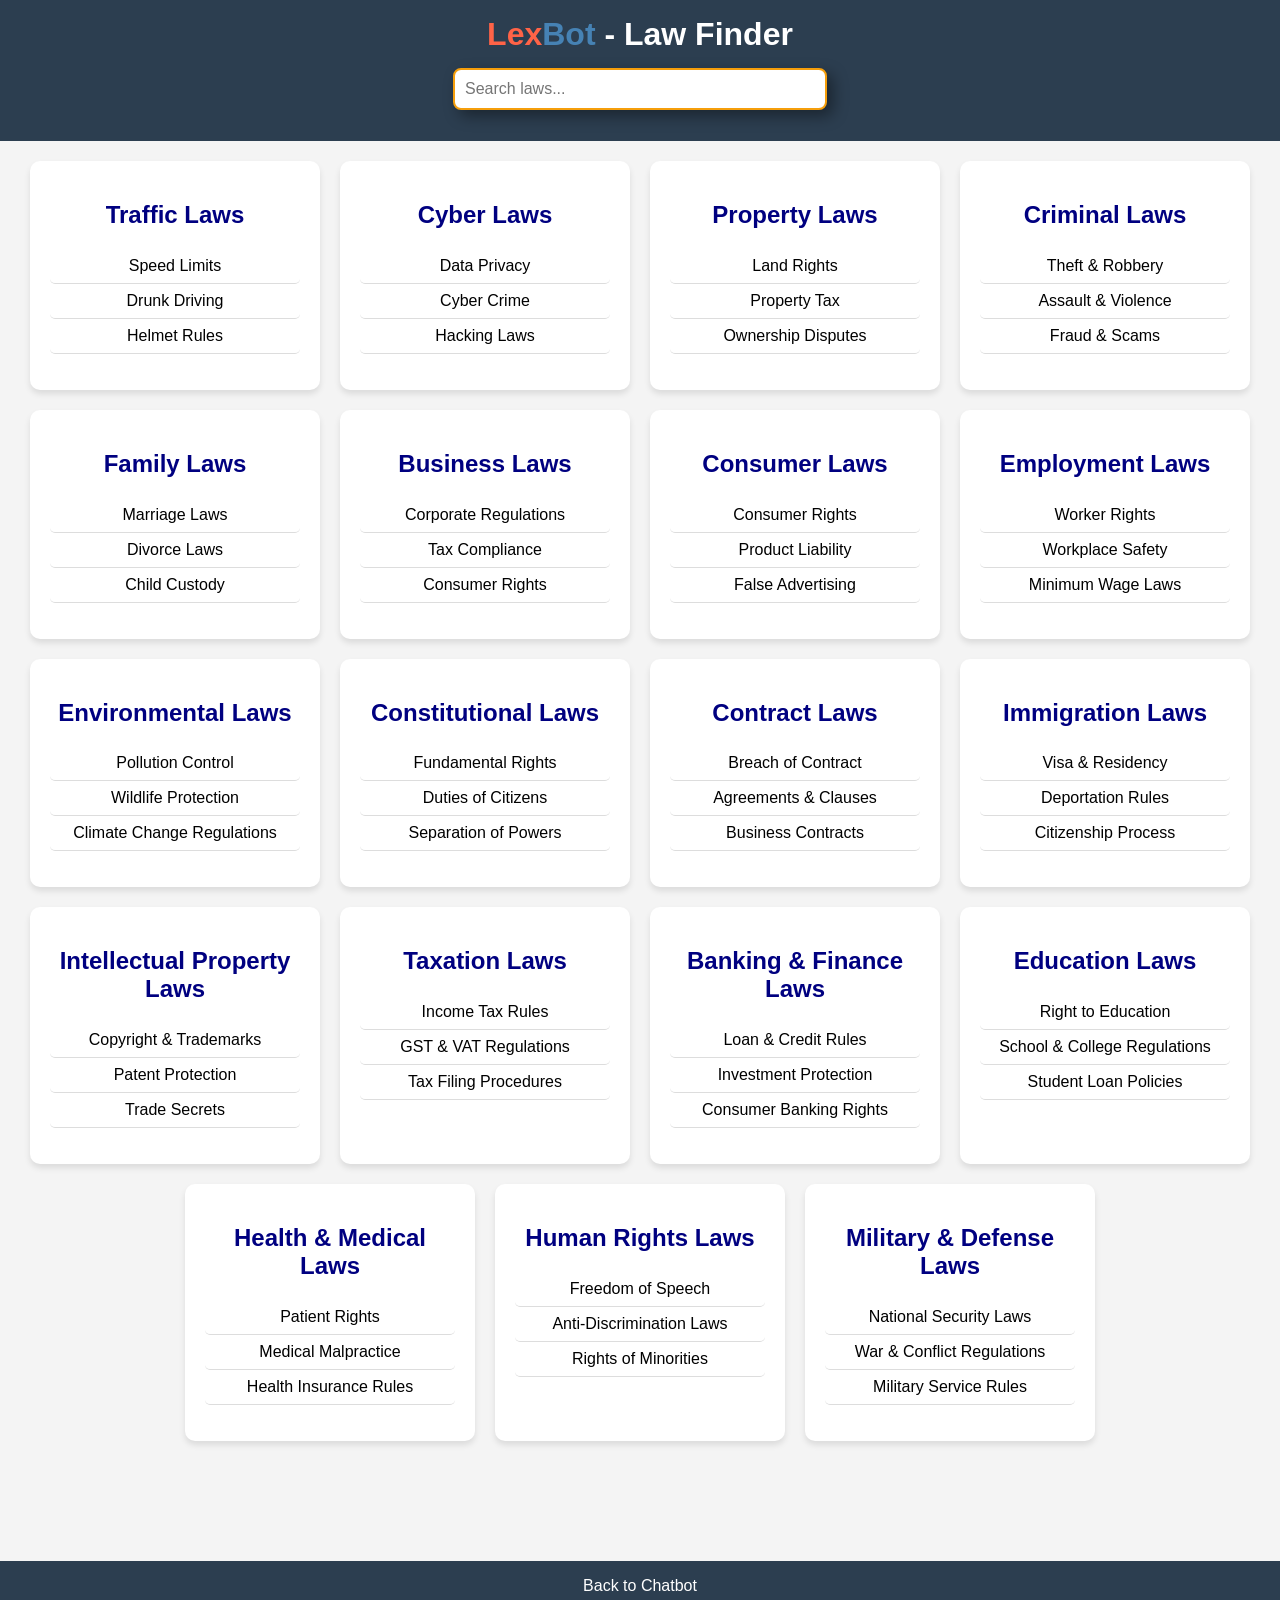
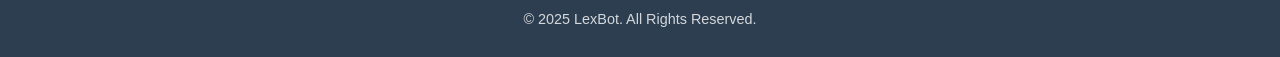
==== categories.html @ a8140982 "Add files via upload" ====
<!DOCTYPE html>
<html lang="en">
<head>
    <meta charset="UTF-8">
    <meta name="viewport" content="width=device-width, initial-scale=1.0">
    <title>LexBot - Law Categories</title>
    <link rel="stylesheet" href="style.css">
    <script defer src="script.js"></script>
    <link rel="stylesheet" href="https://cdnjs.cloudflare.com/ajax/libs/font-awesome/6.0.0/css/all.min.css">
</head>
<body>
    <header>
        <h1><span class="lex">Lex</span><span class="bot">Bot</span> - <span class="law-finder">Law Finder</span></h1>
        <div class="search-bar">
            <input type="text" id="searchInput" placeholder="Search laws...">
            <button id="micButton"><i class="fas fa-microphone"></i></button>
        </div>
    </header>
    <section class="law-categories">
        <div class="category">
            <h2>Traffic Laws</h2>
            <ul>
                <li>Speed Limits</li>
                <li>Drunk Driving</li>
                <li>Helmet Rules</li>
            </ul>
        </div>
        <div class="category">
            <h2>Cyber Laws</h2>
            <ul>
                <li>Data Privacy</li>
                <li>Cyber Crime</li>
                <li>Hacking Laws</li>
            </ul>
        </div>
        <div class="category">
            <h2>Property Laws</h2>
            <ul>
                <li>Land Rights</li>
                <li>Property Tax</li>
                <li>Ownership Disputes</li>
            </ul>
        </div>
        <div class="category">
            <h2>Criminal Laws</h2>
            <ul>
                <li>Theft & Robbery</li>
                <li>Assault & Violence</li>
                <li>Fraud & Scams</li>
            </ul>
        </div>
        <div class="category">
            <h2>Family Laws</h2>
            <ul>
                <li>Marriage Laws</li>
                <li>Divorce Laws</li>
                <li>Child Custody</li>
            </ul>
        </div>
        <div class="category">
            <h2>Business Laws</h2>
            <ul>
                <li>Corporate Regulations</li>
                <li>Tax Compliance</li>
                <li>Consumer Rights</li>
            </ul>
        </div>
        <div class="category">
            <h2>Consumer Laws</h2>
            <ul>
                <li>Consumer Rights</li>
                <li>Product Liability</li>
                <li>False Advertising</li>
            </ul>
        </div>
        <div class="category">
            <h2>Employment Laws</h2>
            <ul>
                <li>Worker Rights</li>
                <li>Workplace Safety</li>
                <li>Minimum Wage Laws</li>
            </ul>
        </div>
        <div class="category">
            <h2>Environmental Laws</h2>
            <ul>
                <li>Pollution Control</li>
                <li>Wildlife Protection</li>
                <li>Climate Change Regulations</li>
            </ul>
        </div>
        <div class="category">
            <h2>Constitutional Laws</h2>
            <ul>
                <li>Fundamental Rights</li>
                <li>Duties of Citizens</li>
                <li>Separation of Powers</li>
            </ul>
        </div>
        <div class="category">
            <h2>Contract Laws</h2>
            <ul>
                <li>Breach of Contract</li>
                <li>Agreements & Clauses</li>
                <li>Business Contracts</li>
            </ul>
        </div>
        <div class="category">
            <h2>Immigration Laws</h2>
            <ul>
                <li>Visa & Residency</li>
                <li>Deportation Rules</li>
                <li>Citizenship Process</li>
            </ul>
        </div>
        <div class="category">
            <h2>Intellectual Property Laws</h2>
            <ul>
                <li>Copyright & Trademarks</li>
                <li>Patent Protection</li>
                <li>Trade Secrets</li>
            </ul>
        </div>
        <div class="category">
            <h2>Taxation Laws</h2>
            <ul>
                <li>Income Tax Rules</li>
                <li>GST & VAT Regulations</li>
                <li>Tax Filing Procedures</li>
            </ul>
        </div>
        <div class="category">
            <h2>Banking & Finance Laws</h2>
            <ul>
                <li>Loan & Credit Rules</li>
                <li>Investment Protection</li>
                <li>Consumer Banking Rights</li>
            </ul>
        </div>
        <div class="category">
            <h2>Education Laws</h2>
            <ul>
                <li>Right to Education</li>
                <li>School & College Regulations</li>
                <li>Student Loan Policies</li>
            </ul>
        </div>
        <div class="category">
            <h2>Health & Medical Laws</h2>
            <ul>
                <li>Patient Rights</li>
                <li>Medical Malpractice</li>
                <li>Health Insurance Rules</li>
            </ul>
        </div>
        <div class="category">
            <h2>Human Rights Laws</h2>
            <ul>
                <li>Freedom of Speech</li>
                <li>Anti-Discrimination Laws</li>
                <li>Rights of Minorities</li>
            </ul>
        </div>
        <div class="category">
            <h2>Military & Defense Laws</h2>
            <ul>
                <li>National Security Laws</li>
                <li>War & Conflict Regulations</li>
                <li>Military Service Rules</li>
            </ul>
        </div>
    </section>
    <footer>
        <div class="footer-sections">
            <div class="footer-section">
                <a href="index.html">Back to Chatbot</a>
            </div>
        </div>
        <p class="rights-reserved">© 2025 LexBot. All Rights Reserved.</p>
    </footer>
</body>
</html>
---- style.css ----
/* General Page Styling */
body {
    margin: 0;
    padding: 0;
    font-family: Arial, sans-serif;
    min-height: 100vh;
    display: flex;
    flex-direction: column;
    background-color: #f4f4f4;
}

/* Header */
header {
    background: #2c3e50;
    color: white;
    padding: 1rem;
    text-align: center;
}

header h1 {
    margin: 0;
}

.lex {
    color: #ff6347;
}

.bot {
    color: #4682b4;
}

.law-finder {
    color: #fff;
}

/* Search Bar */
/* Search Bar Styling */
.search-bar {
    display: flex;
    justify-content: center;
    align-items: center;
    margin: 15px 0;
    gap: 10px; /* Adds space between input and button */
}

/* Input Box Styling */
.search-bar input {
    width: 300px;
    padding: 10px;
    font-size: 16px;
    border: 2px solid #F59E0B; /* Golden Yellow Border */
    border-radius: 8px;
    outline: none;
    transition: box-shadow 0.3s ease-in-out, border 0.3s ease-in-out;
}

/* Input Box Focus Effect */
.search-bar input:focus {
    border-color: #D97706; /* Darker shade of yellow */
    box-shadow: 0px 0px 10px rgba(245, 158, 11, 0.5); /* Soft glow */
}
.search-bar input {
    width: 350px; /* Increase from 300px */
}


/* Microphone Button Styling */
.search-bar button {
    background: none;
    border: none;
    cursor: pointer;
    padding: 10px;
    border-radius: 5px;
    transition: transform 0.2s ease-in-out;
}


/* Microphone Hover Effect */
.search-bar button:hover {
    transform: scale(1.1);
}

/* Microphone Icon */
.search-bar button i {
    font-size: 18px;
    color: white;
}
.search-bar button i {
    color: #F4A100; /* Same as Bot text */
}
.search-bar input {
    box-shadow: 2px 2px 8px rgba(0, 0, 0, 0.2);
}
.search-bar input {
    box-shadow: 6px 6px 15px rgba(0, 0, 0, 0.4);
}


/* Law Categories */
.law-categories {
    display: flex;
    flex-wrap: wrap;
    justify-content: center;
    gap: 20px;
    padding: 20px;
    margin-bottom: 100px; /* Increase margin to ensure a clear gap */
}

.category {
    background: white;
    padding: 20px;
    border-radius: 10px;
    box-shadow: 0px 4px 6px rgba(0, 0, 0, 0.1);
    width: 250px;
    text-align: center;
}

.category h2 {
    color: navy;
}

.category ul {
    list-style: none;
    padding: 0;
}

.category li {
    padding: 5px;
    border-bottom: 1px solid #ddd;
}
/* Hover effect for category boxes */
.category {
    transition: all 0.3s ease-in-out;
    border-radius: 10px;
    padding: 20px;
    background: white;
    text-align: center;
}

.category:hover {
    transform: scale(1.05);
    box-shadow: 0px 4px 15px rgba(0, 0, 0, 0.3);
}

/* Hover effect for list items */
.category ul li {
    transition: background-color 0.3s, padding-left 0.2s;
    padding: 8px;
    border-radius: 5px;
}

.category ul li:hover {
    background-color: rgba(0, 0, 0, 0.1);
    padding-left: 12px;
    cursor: pointer;
}

/* Chat container styles */
.chat-container {
    flex: 1;
    max-width: 1000px; /* Decreased from 1200px */
    width: 90%; /* Decreased from 95% */
    margin: 20px auto;
    background: #f8f9fa;
    border-radius: 15px;
    box-shadow: 0 5px 15px rgba(0,0,0,0.1);
    overflow: hidden;
    height: calc(100vh - 200px);
    display: flex;
    flex-direction: column;
    position: relative;
}

.chat-header {
    background: #2c3e50;
    color: white;
    padding: 15px 20px;
    font-size: 1.2em;
    font-weight: 500;
}

.chat-messages {
    flex: 1;
    overflow-y: auto;
    padding: 20px 30px;
    display: flex;
    flex-direction: column;
    gap: 8px; /* Decreased from 15px */
    margin-bottom: 70px;
}

.input-container {
    position: absolute;
    bottom: 0;
    left: 0;
    right: 0;
    padding: 15px 30px; /* Slightly reduced padding */
    background: white;
    border-top: 1px solid #eee;
    display: flex;
    gap: 10px;
}

.user-message, .bot-message {
    margin: 4px 0; /* Decreased from 12px */
    padding: 10px 20px; /* Slightly reduced padding */
    border-radius: 18px;
    display: inline-block;
    max-width: 90%;
    font-size: 16px;
    font-family: inherit;
    box-shadow: 0 2px 8px rgba(245,158,11,0.07);
}

.user-message {
    background: #ff6347;
    color: #fff;
    margin-left: auto;
    margin-right: 0;
    text-align: right;
    border-bottom-right-radius: 4px;
    display: block;
    width: fit-content;
    margin-top: 2px; /* Decreased from 5px */
}

.bot-message {
    background: #4682b4;
    color: #fff;
    margin-right: auto;
    margin-left: 0;
    text-align: left;
    border-bottom-left-radius: 4px;
    display: block;
    width: fit-content;
    margin-top: 2px; /* Decreased from 5px */
}

.chat-input {
    display: flex;
    gap: 10px;
}

#user-input {
    flex: 1;
    padding: 12px 20px;
    border: 2px solid #F59E0B;
    border-radius: 8px;
    font-size: 16px;
    min-width: 200px;
}

#send-button {
    padding: 0 18px;
    background: #F59E0B;
    color: #fff;
    border: none;
    border-radius: 8px;
    font-size: 18px;
    cursor: pointer;
    transition: background 0.2s;
}

#send-button:hover {
    background: #ff6347;
}

/* Footer styles */
footer {
    background: #2c3e50;
    color: white;
    padding: 1rem;
    text-align: center;
    margin-top: auto;
}

.footer-sections {
    display: flex;
    justify-content: center;
    gap: 2rem;
    margin-bottom: 1rem;
}

.footer-section a {
    color: white;
    text-decoration: none;
}

.footer-section a:hover {
    text-decoration: underline;
}

.rights-reserved {
    font-size: 0.9em;
    opacity: 0.8;
}

/* Remove microphone button styles */
#micButton {
    display: none;
}
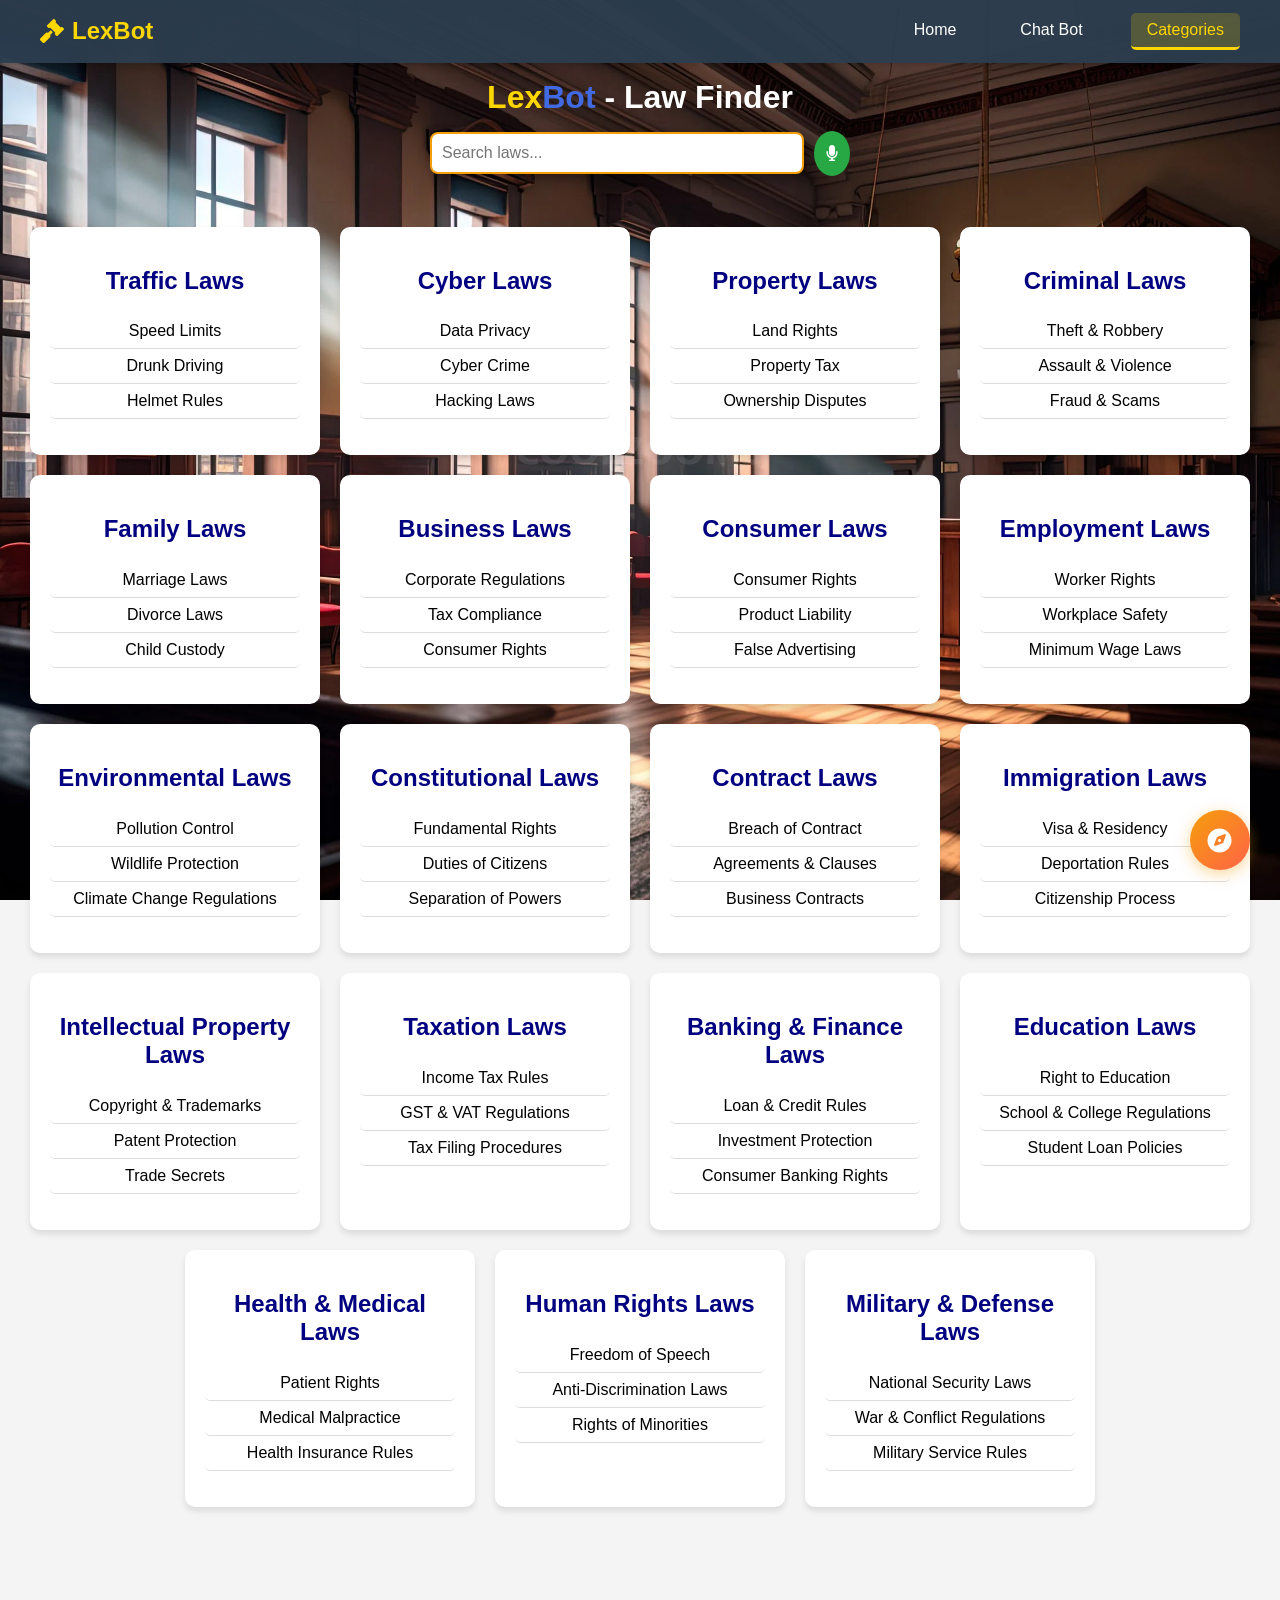
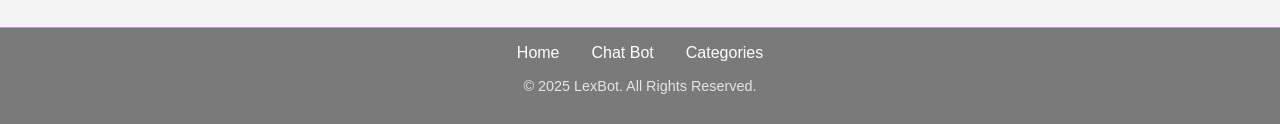
==== commit 052e7fdc: "Initial commit" ====
--- a/categories.html
+++ b/categories.html
@@ -1,182 +1,225 @@
-<!DOCTYPE html>
-<html lang="en">
-<head>
-    <meta charset="UTF-8">
-    <meta name="viewport" content="width=device-width, initial-scale=1.0">
-    <title>LexBot - Law Categories</title>
-    <link rel="stylesheet" href="style.css">
-    <script defer src="script.js"></script>
-    <link rel="stylesheet" href="https://cdnjs.cloudflare.com/ajax/libs/font-awesome/6.0.0/css/all.min.css">
-</head>
-<body>
-    <header>
-        <h1><span class="lex">Lex</span><span class="bot">Bot</span> - <span class="law-finder">Law Finder</span></h1>
-        <div class="search-bar">
-            <input type="text" id="searchInput" placeholder="Search laws...">
-            <button id="micButton"><i class="fas fa-microphone"></i></button>
-        </div>
-    </header>
-    <section class="law-categories">
-        <div class="category">
-            <h2>Traffic Laws</h2>
-            <ul>
-                <li>Speed Limits</li>
-                <li>Drunk Driving</li>
-                <li>Helmet Rules</li>
-            </ul>
-        </div>
-        <div class="category">
-            <h2>Cyber Laws</h2>
-            <ul>
-                <li>Data Privacy</li>
-                <li>Cyber Crime</li>
-                <li>Hacking Laws</li>
-            </ul>
-        </div>
-        <div class="category">
-            <h2>Property Laws</h2>
-            <ul>
-                <li>Land Rights</li>
-                <li>Property Tax</li>
-                <li>Ownership Disputes</li>
-            </ul>
-        </div>
-        <div class="category">
-            <h2>Criminal Laws</h2>
-            <ul>
-                <li>Theft & Robbery</li>
-                <li>Assault & Violence</li>
-                <li>Fraud & Scams</li>
-            </ul>
-        </div>
-        <div class="category">
-            <h2>Family Laws</h2>
-            <ul>
-                <li>Marriage Laws</li>
-                <li>Divorce Laws</li>
-                <li>Child Custody</li>
-            </ul>
-        </div>
-        <div class="category">
-            <h2>Business Laws</h2>
-            <ul>
-                <li>Corporate Regulations</li>
-                <li>Tax Compliance</li>
-                <li>Consumer Rights</li>
-            </ul>
-        </div>
-        <div class="category">
-            <h2>Consumer Laws</h2>
-            <ul>
-                <li>Consumer Rights</li>
-                <li>Product Liability</li>
-                <li>False Advertising</li>
-            </ul>
-        </div>
-        <div class="category">
-            <h2>Employment Laws</h2>
-            <ul>
-                <li>Worker Rights</li>
-                <li>Workplace Safety</li>
-                <li>Minimum Wage Laws</li>
-            </ul>
-        </div>
-        <div class="category">
-            <h2>Environmental Laws</h2>
-            <ul>
-                <li>Pollution Control</li>
-                <li>Wildlife Protection</li>
-                <li>Climate Change Regulations</li>
-            </ul>
-        </div>
-        <div class="category">
-            <h2>Constitutional Laws</h2>
-            <ul>
-                <li>Fundamental Rights</li>
-                <li>Duties of Citizens</li>
-                <li>Separation of Powers</li>
-            </ul>
-        </div>
-        <div class="category">
-            <h2>Contract Laws</h2>
-            <ul>
-                <li>Breach of Contract</li>
-                <li>Agreements & Clauses</li>
-                <li>Business Contracts</li>
-            </ul>
-        </div>
-        <div class="category">
-            <h2>Immigration Laws</h2>
-            <ul>
-                <li>Visa & Residency</li>
-                <li>Deportation Rules</li>
-                <li>Citizenship Process</li>
-            </ul>
-        </div>
-        <div class="category">
-            <h2>Intellectual Property Laws</h2>
-            <ul>
-                <li>Copyright & Trademarks</li>
-                <li>Patent Protection</li>
-                <li>Trade Secrets</li>
-            </ul>
-        </div>
-        <div class="category">
-            <h2>Taxation Laws</h2>
-            <ul>
-                <li>Income Tax Rules</li>
-                <li>GST & VAT Regulations</li>
-                <li>Tax Filing Procedures</li>
-            </ul>
-        </div>
-        <div class="category">
-            <h2>Banking & Finance Laws</h2>
-            <ul>
-                <li>Loan & Credit Rules</li>
-                <li>Investment Protection</li>
-                <li>Consumer Banking Rights</li>
-            </ul>
-        </div>
-        <div class="category">
-            <h2>Education Laws</h2>
-            <ul>
-                <li>Right to Education</li>
-                <li>School & College Regulations</li>
-                <li>Student Loan Policies</li>
-            </ul>
-        </div>
-        <div class="category">
-            <h2>Health & Medical Laws</h2>
-            <ul>
-                <li>Patient Rights</li>
-                <li>Medical Malpractice</li>
-                <li>Health Insurance Rules</li>
-            </ul>
-        </div>
-        <div class="category">
-            <h2>Human Rights Laws</h2>
-            <ul>
-                <li>Freedom of Speech</li>
-                <li>Anti-Discrimination Laws</li>
-                <li>Rights of Minorities</li>
-            </ul>
-        </div>
-        <div class="category">
-            <h2>Military & Defense Laws</h2>
-            <ul>
-                <li>National Security Laws</li>
-                <li>War & Conflict Regulations</li>
-                <li>Military Service Rules</li>
-            </ul>
-        </div>
-    </section>
-    <footer>
-        <div class="footer-sections">
-            <div class="footer-section">
-                <a href="index.html">Back to Chatbot</a>
-            </div>
-        </div>
-        <p class="rights-reserved">© 2025 LexBot. All Rights Reserved.</p>
-    </footer>
-</body>
+<!DOCTYPE html>
+<html lang="en">
+<head>
+    <meta charset="UTF-8">
+    <meta name="viewport" content="width=device-width, initial-scale=1.0">
+    <title>LexBot - Law Categories</title>
+    <link rel="stylesheet" href="style.css">
+    <script defer src="script.js"></script>
+    <link rel="stylesheet" href="https://cdnjs.cloudflare.com/ajax/libs/font-awesome/6.0.0/css/all.min.css">
+</head>
+<body>
+    <!-- Navigation Bar -->
+    <nav class="navbar">
+        <div class="nav-container">
+            <div class="nav-brand">
+                <a href="home.html" class="nav-logo">
+                    <i class="fas fa-gavel"></i> LexBot
+                </a>
+            </div>
+            <div class="nav-menu" id="navMenu">
+                <a href="home.html" class="nav-link">Home</a>
+                <a href="index.html" class="nav-link">Chat Bot</a>
+                <a href="categories.html" class="nav-link active">Categories</a>
+            </div>
+            <div class="hamburger" id="hamburger">
+                <span></span>
+                <span></span>
+                <span></span>
+            </div>
+        </div>
+    </nav>
+
+    <!-- Floating Navigation Ball -->
+    <div class="floating-nav" id="floatingNav">
+        <button class="float-btn main-btn" id="floatToggle">
+            <i class="fas fa-compass"></i>
+        </button>
+        <a href="home.html" class="float-btn home-btn" title="Home">
+            <i class="fas fa-home"></i>
+        </a>
+        <a href="index.html" class="float-btn chat-btn" title="Chatbot">
+            <i class="fas fa-comments"></i>
+        </a>
+        <a href="categories.html" class="float-btn categories-btn" title="Categories">
+            <i class="fas fa-list"></i>
+        </a>
+    </div>
+
+    <header>
+        <h1><span class="lex">Lex</span><span class="bot">Bot</span> - <span class="law-finder">Law Finder</span></h1>
+        <div class="search-bar">
+            <input type="text" id="searchInput" placeholder="Search laws...">
+            <button id="micButton"><i class="fas fa-microphone"></i></button>
+        </div>
+    </header>
+    <section class="law-categories">
+        <div class="category">
+            <h2>Traffic Laws</h2>
+            <ul>
+                <li>Speed Limits</li>
+                <li>Drunk Driving</li>
+                <li>Helmet Rules</li>
+            </ul>
+        </div>
+        <div class="category">
+            <h2>Cyber Laws</h2>
+            <ul>
+                <li>Data Privacy</li>
+                <li>Cyber Crime</li>
+                <li>Hacking Laws</li>
+            </ul>
+        </div>
+        <div class="category">
+            <h2>Property Laws</h2>
+            <ul>
+                <li>Land Rights</li>
+                <li>Property Tax</li>
+                <li>Ownership Disputes</li>
+            </ul>
+        </div>
+        <div class="category">
+            <h2>Criminal Laws</h2>
+            <ul>
+                <li>Theft & Robbery</li>
+                <li>Assault & Violence</li>
+                <li>Fraud & Scams</li>
+            </ul>
+        </div>
+        <div class="category">
+            <h2>Family Laws</h2>
+            <ul>
+                <li>Marriage Laws</li>
+                <li>Divorce Laws</li>
+                <li>Child Custody</li>
+            </ul>
+        </div>
+        <div class="category">
+            <h2>Business Laws</h2>
+            <ul>
+                <li>Corporate Regulations</li>
+                <li>Tax Compliance</li>
+                <li>Consumer Rights</li>
+            </ul>
+        </div>
+        <div class="category">
+            <h2>Consumer Laws</h2>
+            <ul>
+                <li>Consumer Rights</li>
+                <li>Product Liability</li>
+                <li>False Advertising</li>
+            </ul>
+        </div>
+        <div class="category">
+            <h2>Employment Laws</h2>
+            <ul>
+                <li>Worker Rights</li>
+                <li>Workplace Safety</li>
+                <li>Minimum Wage Laws</li>
+            </ul>
+        </div>
+        <div class="category">
+            <h2>Environmental Laws</h2>
+            <ul>
+                <li>Pollution Control</li>
+                <li>Wildlife Protection</li>
+                <li>Climate Change Regulations</li>
+            </ul>
+        </div>
+        <div class="category">
+            <h2>Constitutional Laws</h2>
+            <ul>
+                <li>Fundamental Rights</li>
+                <li>Duties of Citizens</li>
+                <li>Separation of Powers</li>
+            </ul>
+        </div>
+        <div class="category">
+            <h2>Contract Laws</h2>
+            <ul>
+                <li>Breach of Contract</li>
+                <li>Agreements & Clauses</li>
+                <li>Business Contracts</li>
+            </ul>
+        </div>
+        <div class="category">
+            <h2>Immigration Laws</h2>
+            <ul>
+                <li>Visa & Residency</li>
+                <li>Deportation Rules</li>
+                <li>Citizenship Process</li>
+            </ul>
+        </div>
+        <div class="category">
+            <h2>Intellectual Property Laws</h2>
+            <ul>
+                <li>Copyright & Trademarks</li>
+                <li>Patent Protection</li>
+                <li>Trade Secrets</li>
+            </ul>
+        </div>
+        <div class="category">
+            <h2>Taxation Laws</h2>
+            <ul>
+                <li>Income Tax Rules</li>
+                <li>GST & VAT Regulations</li>
+                <li>Tax Filing Procedures</li>
+            </ul>
+        </div>
+        <div class="category">
+            <h2>Banking & Finance Laws</h2>
+            <ul>
+                <li>Loan & Credit Rules</li>
+                <li>Investment Protection</li>
+                <li>Consumer Banking Rights</li>
+            </ul>
+        </div>
+        <div class="category">
+            <h2>Education Laws</h2>
+            <ul>
+                <li>Right to Education</li>
+                <li>School & College Regulations</li>
+                <li>Student Loan Policies</li>
+            </ul>
+        </div>
+        <div class="category">
+            <h2>Health & Medical Laws</h2>
+            <ul>
+                <li>Patient Rights</li>
+                <li>Medical Malpractice</li>
+                <li>Health Insurance Rules</li>
+            </ul>
+        </div>
+        <div class="category">
+            <h2>Human Rights Laws</h2>
+            <ul>
+                <li>Freedom of Speech</li>
+                <li>Anti-Discrimination Laws</li>
+                <li>Rights of Minorities</li>
+            </ul>
+        </div>
+        <div class="category">
+            <h2>Military & Defense Laws</h2>
+            <ul>
+                <li>National Security Laws</li>
+                <li>War & Conflict Regulations</li>
+                <li>Military Service Rules</li>
+            </ul>
+        </div>
+    </section>
+    <footer>
+        <div class="footer-sections">
+            <div class="footer-section">
+                <a href="home.html">Home</a>
+            </div>
+            <div class="footer-section">
+                <a href="index.html">Chat Bot</a>
+            </div>
+            <div class="footer-section">
+                <a href="categories.html">Categories</a>
+            </div>
+        </div>
+        <p class="rights-reserved">© 2025 LexBot. All Rights Reserved.</p>
+    </footer>
+</body>
 </html> 
--- a/style.css
+++ b/style.css
@@ -1,302 +1,800 @@
-/* General Page Styling */
-body {
-    margin: 0;
-    padding: 0;
-    font-family: Arial, sans-serif;
-    min-height: 100vh;
-    display: flex;
-    flex-direction: column;
-    background-color: #f4f4f4;
-}
-
-/* Header */
-header {
-    background: #2c3e50;
-    color: white;
-    padding: 1rem;
-    text-align: center;
-}
-
-header h1 {
-    margin: 0;
-}
-
-.lex {
-    color: #ff6347;
-}
-
-.bot {
-    color: #4682b4;
-}
-
-.law-finder {
-    color: #fff;
-}
-
-/* Search Bar */
-/* Search Bar Styling */
-.search-bar {
-    display: flex;
-    justify-content: center;
-    align-items: center;
-    margin: 15px 0;
-    gap: 10px; /* Adds space between input and button */
-}
-
-/* Input Box Styling */
-.search-bar input {
-    width: 300px;
-    padding: 10px;
-    font-size: 16px;
-    border: 2px solid #F59E0B; /* Golden Yellow Border */
-    border-radius: 8px;
-    outline: none;
-    transition: box-shadow 0.3s ease-in-out, border 0.3s ease-in-out;
-}
-
-/* Input Box Focus Effect */
-.search-bar input:focus {
-    border-color: #D97706; /* Darker shade of yellow */
-    box-shadow: 0px 0px 10px rgba(245, 158, 11, 0.5); /* Soft glow */
-}
-.search-bar input {
-    width: 350px; /* Increase from 300px */
-}
-
-
-/* Microphone Button Styling */
-.search-bar button {
-    background: none;
-    border: none;
-    cursor: pointer;
-    padding: 10px;
-    border-radius: 5px;
-    transition: transform 0.2s ease-in-out;
-}
-
-
-/* Microphone Hover Effect */
-.search-bar button:hover {
-    transform: scale(1.1);
-}
-
-/* Microphone Icon */
-.search-bar button i {
-    font-size: 18px;
-    color: white;
-}
-.search-bar button i {
-    color: #F4A100; /* Same as Bot text */
-}
-.search-bar input {
-    box-shadow: 2px 2px 8px rgba(0, 0, 0, 0.2);
-}
-.search-bar input {
-    box-shadow: 6px 6px 15px rgba(0, 0, 0, 0.4);
-}
-
-
-/* Law Categories */
-.law-categories {
-    display: flex;
-    flex-wrap: wrap;
-    justify-content: center;
-    gap: 20px;
-    padding: 20px;
-    margin-bottom: 100px; /* Increase margin to ensure a clear gap */
-}
-
-.category {
-    background: white;
-    padding: 20px;
-    border-radius: 10px;
-    box-shadow: 0px 4px 6px rgba(0, 0, 0, 0.1);
-    width: 250px;
-    text-align: center;
-}
-
-.category h2 {
-    color: navy;
-}
-
-.category ul {
-    list-style: none;
-    padding: 0;
-}
-
-.category li {
-    padding: 5px;
-    border-bottom: 1px solid #ddd;
-}
-/* Hover effect for category boxes */
-.category {
-    transition: all 0.3s ease-in-out;
-    border-radius: 10px;
-    padding: 20px;
-    background: white;
-    text-align: center;
-}
-
-.category:hover {
-    transform: scale(1.05);
-    box-shadow: 0px 4px 15px rgba(0, 0, 0, 0.3);
-}
-
-/* Hover effect for list items */
-.category ul li {
-    transition: background-color 0.3s, padding-left 0.2s;
-    padding: 8px;
-    border-radius: 5px;
-}
-
-.category ul li:hover {
-    background-color: rgba(0, 0, 0, 0.1);
-    padding-left: 12px;
-    cursor: pointer;
-}
-
-/* Chat container styles */
-.chat-container {
-    flex: 1;
-    max-width: 1000px; /* Decreased from 1200px */
-    width: 90%; /* Decreased from 95% */
-    margin: 20px auto;
-    background: #f8f9fa;
-    border-radius: 15px;
-    box-shadow: 0 5px 15px rgba(0,0,0,0.1);
-    overflow: hidden;
-    height: calc(100vh - 200px);
-    display: flex;
-    flex-direction: column;
-    position: relative;
-}
-
-.chat-header {
-    background: #2c3e50;
-    color: white;
-    padding: 15px 20px;
-    font-size: 1.2em;
-    font-weight: 500;
-}
-
-.chat-messages {
-    flex: 1;
-    overflow-y: auto;
-    padding: 20px 30px;
-    display: flex;
-    flex-direction: column;
-    gap: 8px; /* Decreased from 15px */
-    margin-bottom: 70px;
-}
-
-.input-container {
-    position: absolute;
-    bottom: 0;
-    left: 0;
-    right: 0;
-    padding: 15px 30px; /* Slightly reduced padding */
-    background: white;
-    border-top: 1px solid #eee;
-    display: flex;
-    gap: 10px;
-}
-
-.user-message, .bot-message {
-    margin: 4px 0; /* Decreased from 12px */
-    padding: 10px 20px; /* Slightly reduced padding */
-    border-radius: 18px;
-    display: inline-block;
-    max-width: 90%;
-    font-size: 16px;
-    font-family: inherit;
-    box-shadow: 0 2px 8px rgba(245,158,11,0.07);
-}
-
-.user-message {
-    background: #ff6347;
-    color: #fff;
-    margin-left: auto;
-    margin-right: 0;
-    text-align: right;
-    border-bottom-right-radius: 4px;
-    display: block;
-    width: fit-content;
-    margin-top: 2px; /* Decreased from 5px */
-}
-
-.bot-message {
-    background: #4682b4;
-    color: #fff;
-    margin-right: auto;
-    margin-left: 0;
-    text-align: left;
-    border-bottom-left-radius: 4px;
-    display: block;
-    width: fit-content;
-    margin-top: 2px; /* Decreased from 5px */
-}
-
-.chat-input {
-    display: flex;
-    gap: 10px;
-}
-
-#user-input {
-    flex: 1;
-    padding: 12px 20px;
-    border: 2px solid #F59E0B;
-    border-radius: 8px;
-    font-size: 16px;
-    min-width: 200px;
-}
-
-#send-button {
-    padding: 0 18px;
-    background: #F59E0B;
-    color: #fff;
-    border: none;
-    border-radius: 8px;
-    font-size: 18px;
-    cursor: pointer;
-    transition: background 0.2s;
-}
-
-#send-button:hover {
-    background: #ff6347;
-}
-
-/* Footer styles */
-footer {
-    background: #2c3e50;
-    color: white;
-    padding: 1rem;
-    text-align: center;
-    margin-top: auto;
-}
-
-.footer-sections {
-    display: flex;
-    justify-content: center;
-    gap: 2rem;
-    margin-bottom: 1rem;
-}
-
-.footer-section a {
-    color: white;
-    text-decoration: none;
-}
-
-.footer-section a:hover {
-    text-decoration: underline;
-}
-
-.rights-reserved {
-    font-size: 0.9em;
-    opacity: 0.8;
-}
-
-/* Remove microphone button styles */
-#micButton {
-    display: none;
-}
-
+/* General Page Styling */
+body {
+    margin: 0;
+    padding: 0;
+    font-family: Arial, sans-serif;
+    min-height: 100vh;
+    display: flex;
+    flex-direction: column;
+    background-color: #f4f4f4;
+
+     background-image: url("Courtroom-Image3.jpg");
+    background-size: cover;
+    background-repeat: no-repeat;
+    background-attachment: fixed;
+    background-position: center;
+    opacity: 1;
+    transition: opacity 0.5s ease;
+}
+
+/* Navigation Bar */
+.navbar {
+    background: rgba(44, 62, 80, 0.95);
+    box-shadow: 0 2px 8px rgba(0, 0, 0, 0.2);
+    position: sticky;
+    top: 0;
+    z-index: 1000;
+}
+
+.nav-container {
+    max-width: 1200px;
+    margin: 0 auto;
+    display: flex;
+    justify-content: space-between;
+    align-items: center;
+    padding: 0.8rem 1.5rem;
+}
+
+.nav-brand .nav-logo {
+    color: #FFD700;
+    font-size: 1.5em;
+    font-weight: bold;
+    text-decoration: none;
+    display: flex;
+    align-items: center;
+    gap: 8px;
+    transition: transform 0.3s ease;
+}
+
+.nav-logo:hover {
+    transform: scale(1.05);
+    color: #fff;
+}
+
+.nav-menu {
+    display: flex;
+    gap: 2rem;
+    list-style: none;
+}
+
+.nav-link {
+    color: white;
+    text-decoration: none;
+    transition: all 0.3s ease;
+    padding: 0.5rem 1rem;
+    border-radius: 5px;
+    font-weight: 500;
+}
+
+.nav-link:hover {
+    background: rgba(255, 255, 255, 0.1);
+    color: #FFD700;
+    transform: translateY(-2px);
+}
+
+.nav-link.active {
+    background: rgba(255, 215, 0, 0.2);
+    color: #FFD700;
+    border-bottom: 3px solid #FFD700;
+}
+
+.hamburger {
+    display: none;
+    flex-direction: column;
+    cursor: pointer;
+}
+
+.hamburger span {
+    width: 25px;
+    height: 3px;
+    background: white;
+    margin: 5px 0;
+    transition: 0.3s;
+}
+
+.hamburger.active span:nth-child(1) {
+    transform: rotate(-45deg) translate(-8px, 8px);
+}
+
+.hamburger.active span:nth-child(2) {
+    opacity: 0;
+}
+
+.hamburger.active span:nth-child(3) {
+    transform: rotate(45deg) translate(-8px, -8px);
+}
+
+/* Floating Navigation */
+.floating-nav {
+    position: fixed;
+    bottom: 30px;
+    right: 30px;
+    z-index: 999;
+}
+
+.float-btn {
+    width: 60px;
+    height: 60px;
+    border-radius: 50%;
+    border: none;
+    cursor: pointer;
+    display: flex;
+    align-items: center;
+    justify-content: center;
+    font-size: 24px;
+    transition: all 0.3s ease;
+    position: absolute;
+    bottom: 0;
+    right: 0;
+}
+
+.main-btn {
+    background: linear-gradient(135deg, #F59E0B, #ff6347);
+    color: white;
+    box-shadow: 0 4px 15px rgba(245, 158, 11, 0.4);
+}
+
+.main-btn:hover {
+    transform: scale(1.1);
+    box-shadow: 0 6px 20px rgba(245, 158, 11, 0.6);
+}
+
+.home-btn {
+    background: #4169E1;
+    color: white;
+    opacity: 0;
+    transform: translateY(80px) scale(0);
+    transition: all 0.3s ease;
+}
+
+.chat-btn {
+    background: #28a745;
+    color: white;
+    opacity: 0;
+    transform: translateY(160px) scale(0);
+    transition: all 0.3s ease;
+}
+
+.categories-btn {
+    background: #9C27B0;
+    color: white;
+    opacity: 0;
+    transform: translateY(240px) scale(0);
+    transition: all 0.3s ease;
+}
+
+.floating-nav.expanded .home-btn {
+    opacity: 1;
+    transform: translateY(0) scale(1);
+}
+
+.floating-nav.expanded .chat-btn {
+    opacity: 1;
+    transform: translateY(0) scale(1);
+}
+
+.floating-nav.expanded .categories-btn {
+    opacity: 1;
+    transform: translateY(0) scale(1);
+}
+
+.float-btn:hover {
+    transform: scale(1.15);
+}
+
+/* Header */
+header {
+    background: #2c3e5000;
+    color: white;
+    padding: 1rem;
+    text-align: center;
+}
+
+header h1 {
+    margin: 0;
+}
+
+.lex {
+    color: #FFD700;
+}
+
+.bot {
+    color: #4169E1;
+}
+
+.law-finder {
+    color: #ffff;
+}
+
+/* Search Bar */
+/* Search Bar Styling */
+.search-bar {
+    display: flex;
+    justify-content: center;
+    align-items: center;
+    margin: 15px 0;
+    gap: 10px; /* Adds space between input and button */
+}
+
+/* Input Box Styling */
+.search-bar input {
+    width: 300px;
+    padding: 10px;
+    font-size: 16px;
+    border: 2px solid #F59E0B; /* Golden Yellow Border */
+    border-radius: 8px;
+    outline: none;
+    transition: box-shadow 0.3s ease-in-out, border 0.3s ease-in-out;
+}
+
+/* Input Box Focus Effect */
+.search-bar input:focus {
+    border-color: #D97706; /* Darker shade of yellow */
+    box-shadow: 0px 0px 10px rgba(245, 158, 11, 0.5); /* Soft glow */
+}
+.search-bar input {
+    width: 350px; /* Increase from 300px */
+}
+
+
+/* Microphone Button Styling */
+.search-bar button {
+    background: none;
+    border: none;
+    cursor: pointer;
+    padding: 10px;
+    border-radius: 5px;
+    transition: transform 0.2s ease-in-out;
+}
+
+
+/* Microphone Hover Effect */
+.search-bar button:hover {
+    transform: scale(1.1);
+}
+
+/* Microphone Icon */
+.search-bar button i {
+    font-size: 18px;
+    color: white;
+}
+.search-bar button i {
+    color: #F4A100; /* Same as Bot text */
+}
+.search-bar input {
+    box-shadow: 2px 2px 8px rgba(0, 0, 0, 0.2);
+}
+.search-bar input {
+    box-shadow: 6px 6px 15px rgba(0, 0, 0, 0.4);
+}
+
+
+/* Law Categories */
+.law-categories {
+    display: flex;
+    flex-wrap: wrap;
+    justify-content: center;
+    gap: 20px;
+    padding: 20px;
+    margin-bottom: 100px; /* Increase margin to ensure a clear gap */
+}
+
+.category {
+    background: white;
+    padding: 20px;
+    border-radius: 10px;
+    box-shadow: 0px 4px 6px rgba(0, 0, 0, 0.1);
+    width: 250px;
+    text-align: center;
+}
+
+.category h2 {
+    color: navy;
+}
+
+.category ul {
+    list-style: none;
+    padding: 0;
+}
+
+.category li {
+    padding: 5px;
+    border-bottom: 1px solid #ddd;
+}
+/* Hover effect for category boxes */
+.category {
+    transition: all 0.3s ease-in-out;
+    border-radius: 10px;
+    padding: 20px;
+    background: white;
+    text-align: center;
+}
+
+.category:hover {
+    transform: scale(1.05);
+    box-shadow: 0px 4px 15px rgba(0, 0, 0, 0.3);
+}
+
+.category h2 {
+    cursor: pointer;
+    transition: all 0.3s ease;
+    user-select: none;
+}
+
+.category h2:hover {
+    color: #0056b3;
+    transform: scale(1.05);
+}
+
+/* Hover effect for list items */
+.category ul li {
+    transition: background-color 0.3s, padding-left 0.2s, transform 0.2s ease-in-out;
+    padding: 10px 8px;
+    border-radius: 5px;
+    cursor: pointer;
+    user-select: none;
+}
+
+.category ul li:hover {
+    background-color: #e3f2fd;
+    padding-left: 12px;
+    cursor: pointer;
+    transform: translateX(5px);
+    color: #0056b3;
+    font-weight: 500;
+}
+
+.category ul li:active {
+    transform: scale(0.98);
+}
+    cursor: pointer;
+}
+
+/* Chat container styles */
+.chat-container {
+    flex: 1;
+    max-width: 1000px; /* Decreased from 1200px */
+    width: 90%; /* Decreased from 95% */
+    margin: 20px auto;
+    background: #f8f9fa;
+    border-radius: 15px;
+    box-shadow: 0 5px 15px rgba(0,0,0,0.1);
+    overflow: hidden;
+    height: calc(100vh - 200px);
+    display: flex;
+    flex-direction: column;
+    position: relative;
+}
+
+.chat-header {
+    background: #2c3e50;
+    color: white;
+    padding: 15px 20px;
+    font-size: 1.2em;
+    font-weight: 500;
+}
+
+.chat-messages {
+    flex: 1;
+    overflow-y: auto;
+    padding: 20px 30px;
+    display: flex;
+    flex-direction: column;
+    gap: 8px; /* Decreased from 15px */
+    margin-bottom: 70px;
+}
+
+.input-container {
+    position: absolute;
+    bottom: 0;
+    left: 0;
+    right: 0;
+    padding: 15px 30px; /* Slightly reduced padding */
+    background: white;
+    border-top: 1px solid #eee;
+    display: flex;
+    gap: 10px;
+}
+
+.user-message, .bot-message {
+    margin: 4px 0; /* Decreased from 12px */
+    padding: 10px 20px; /* Slightly reduced padding */
+    border-radius: 18px;
+    display: inline-block;
+    max-width: 90%;
+    font-size: 16px;
+    font-family: inherit;
+    box-shadow: 0 2px 8px rgba(245,158,11,0.07);
+}
+
+.user-message {
+    background: #ff6347;
+    color: #fff;
+    margin-left: auto;
+    margin-right: 0;
+    text-align: right;
+    border-bottom-right-radius: 4px;
+    display: block;
+    width: fit-content;
+    margin-top: 2px; /* Decreased from 5px */
+}
+
+.bot-message {
+    background: #4682b4;
+    color: #fff;
+    margin-right: auto;
+    margin-left: 0;
+    text-align: left;
+    border-bottom-left-radius: 4px;
+    display: block;
+    width: fit-content;
+    margin-top: 2px; /* Decreased from 5px */
+}
+
+.chat-input {
+    display: flex;
+    gap: 10px;
+}
+
+#user-input {
+    flex: 1;
+    padding: 12px 20px;
+    border: 2px solid #F59E0B;
+    border-radius: 8px;
+    font-size: 16px;
+    min-width: 200px;
+    transition: all 0.3s ease;
+}
+
+#user-input:focus {
+    border-color: #ff6347;
+    box-shadow: 0 0 8px rgba(255, 99, 71, 0.3);
+    outline: none;
+}
+
+#user-input::placeholder {
+    color: #999;
+}
+
+#send-button {
+    padding: 0 18px;
+    background: #F59E0B;
+    color: #fff;
+    border: none;
+    border-radius: 8px;
+    font-size: 18px;
+    cursor: pointer;
+    transition: all 0.3s ease;
+    font-weight: 600;
+}
+
+#send-button:hover {
+    background: #ff6347;
+    transform: translateY(-2px);
+    box-shadow: 0 4px 12px rgba(255, 99, 71, 0.3);
+}
+
+#send-button:active {
+    transform: translateY(0);
+}
+
+#micButton {
+    padding: 12px 18px;
+    background: #28a745;
+    color: white;
+    border: none;
+    border-radius: 8px;
+    cursor: pointer;
+    transition: all 0.3s ease;
+    font-size: 18px;
+}
+
+#micButton:hover {
+    background: #218838;
+    transform: scale(1.05);
+    box-shadow: 0 4px 12px rgba(40, 167, 69, 0.3);
+}
+
+#micButton:active {
+    transform: scale(0.95);
+}
+
+/* Footer styles */
+footer {
+    background: rgba(0, 0, 0, 0.5); /* Slightly see-through black */
+    backdrop-filter: blur(6px);    /* Blurs the courtroom background */
+    color: #fff;
+    padding: 1rem;
+    text-align: center;
+    border-top: 1px solid #F59E0B; /* Golden divider */
+}
+
+
+.footer-sections {
+    display: flex;
+    justify-content: center;
+    gap: 2rem;
+    margin-bottom: 1rem;
+}
+
+.footer-section a {
+    color: white;
+    text-decoration: none;
+}
+
+.footer-section a:hover {
+    text-decoration: underline;
+}
+
+.rights-reserved {
+    font-size: 0.9em;
+    opacity: 0.8;
+}
+
+search-bar button {
+    background-color: #485edb;
+    border: none;
+    border-radius: 50%;
+    padding: 10px;
+    margin-left: 10px;
+    cursor: pointer;
+    transition: background 0.3s ease-in-out, transform 0.2s ease-in-out;
+}
+
+.search-bar button:hover {
+    background-color: #ff6347;
+    transform: scale(1.1);
+}
+
+.search-bar button i {
+    color: white;
+    font-size: 16px;
+}
+
+/* Home Page Styles */
+.home-header {
+    background: rgba(44, 62, 80, 0.8);
+    color: white;
+    padding: 3rem 1rem;
+    text-align: center;
+    margin-top: 1rem;
+}
+
+.home-header h1 {
+    font-size: 2.5em;
+    margin: 0.5rem 0;
+}
+
+.subtitle {
+    font-size: 1.2em;
+    opacity: 0.9;
+    margin: 0;
+}
+
+.home-container {
+    flex: 1;
+    max-width: 1200px;
+    margin: 0 auto;
+    width: 100%;
+    padding: 2rem;
+}
+
+.hero-section {
+    background: rgba(255, 255, 255, 0.95);
+    padding: 3rem;
+    border-radius: 15px;
+    text-align: center;
+    margin-bottom: 3rem;
+    box-shadow: 0 5px 20px rgba(0, 0, 0, 0.1);
+}
+
+.hero-content h2 {
+    font-size: 2.5em;
+    color: #2c3e50;
+    margin-top: 0;
+}
+
+.hero-content p {
+    font-size: 1.1em;
+    color: #666;
+    margin: 0;
+}
+
+.features-section {
+    display: grid;
+    grid-template-columns: repeat(auto-fit, minmax(300px, 1fr));
+    gap: 2rem;
+    margin-bottom: 3rem;
+}
+
+.feature-card {
+    background: rgba(255, 255, 255, 0.95);
+    padding: 2rem;
+    border-radius: 12px;
+    text-align: center;
+    box-shadow: 0 5px 20px rgba(0, 0, 0, 0.1);
+    transition: all 0.3s ease;
+}
+
+.feature-card:hover {
+    transform: translateY(-10px);
+    box-shadow: 0 10px 30px rgba(0, 0, 0, 0.2);
+}
+
+.feature-icon {
+    font-size: 3em;
+    color: #F59E0B;
+    margin-bottom: 1rem;
+}
+
+.feature-card h3 {
+    color: #2c3e50;
+    margin: 1rem 0;
+    font-size: 1.5em;
+}
+
+.feature-card p {
+    color: #666;
+    line-height: 1.6;
+}
+
+.feature-btn {
+    display: inline-block;
+    background: linear-gradient(135deg, #F59E0B, #ff6347);
+    color: white;
+    padding: 0.8rem 1.5rem;
+    border-radius: 8px;
+    text-decoration: none;
+    transition: all 0.3s ease;
+    margin-top: 1rem;
+}
+
+.feature-btn:hover {
+    transform: scale(1.05);
+    box-shadow: 0 5px 15px rgba(245, 158, 11, 0.4);
+}
+
+.quick-nav-section {
+    background: rgba(255, 255, 255, 0.95);
+    padding: 2rem;
+    border-radius: 12px;
+    margin-bottom: 3rem;
+    box-shadow: 0 5px 20px rgba(0, 0, 0, 0.1);
+}
+
+.quick-nav-section h2 {
+    text-align: center;
+    color: #2c3e50;
+    margin-top: 0;
+}
+
+.quick-nav-grid {
+    display: grid;
+    grid-template-columns: repeat(auto-fit, minmax(150px, 1fr));
+    gap: 1.5rem;
+}
+
+.quick-nav-item {
+    background: linear-gradient(135deg, #4169E1, #28a745);
+    color: white;
+    padding: 1.5rem;
+    border-radius: 10px;
+    text-align: center;
+    text-decoration: none;
+    transition: all 0.3s ease;
+    display: flex;
+    flex-direction: column;
+    align-items: center;
+    gap: 0.8rem;
+}
+
+.quick-nav-item:hover {
+    transform: translateY(-5px);
+    box-shadow: 0 8px 20px rgba(0, 0, 0, 0.2);
+}
+
+.quick-nav-item .icon {
+    font-size: 2em;
+}
+
+.quick-nav-item .text {
+    font-weight: bold;
+}
+
+.categories-preview {
+    background: rgba(255, 255, 255, 0.95);
+    padding: 2rem;
+    border-radius: 12px;
+    box-shadow: 0 5px 20px rgba(0, 0, 0, 0.1);
+}
+
+.categories-preview h2 {
+    text-align: center;
+    color: #2c3e50;
+    margin-top: 0;
+}
+
+.preview-grid {
+    display: grid;
+    grid-template-columns: repeat(auto-fit, minmax(150px, 1fr));
+    gap: 1.5rem;
+}
+
+.preview-item {
+    background: linear-gradient(135deg, #9C27B0, #F59E0B);
+    color: white;
+    padding: 2rem;
+    border-radius: 10px;
+    text-align: center;
+    cursor: pointer;
+    transition: all 0.3s ease;
+    display: flex;
+    flex-direction: column;
+    align-items: center;
+    justify-content: center;
+    gap: 1rem;
+}
+
+.preview-item i {
+    font-size: 2.5em;
+}
+
+.preview-item h4 {
+    margin: 0;
+    font-size: 1.1em;
+}
+
+.preview-item:hover {
+    transform: scale(1.05) rotateZ(2deg);
+    box-shadow: 0 10px 30px rgba(0, 0, 0, 0.3);
+}
+
+/* Responsive Design */
+@media (max-width: 768px) {
+    .nav-menu {
+        position: fixed;
+        left: -100%;
+        top: 70px;
+        flex-direction: column;
+        background-color: rgba(44, 62, 80, 0.98);
+        width: 100%;
+        text-align: center;
+        transition: 0.3s;
+        gap: 0;
+    }
+
+    .nav-menu.active {
+        left: 0;
+    }
+
+    .hamburger {
+        display: flex;
+    }
+
+    .floating-nav {
+        bottom: 20px;
+        right: 20px;
+    }
+
+    .float-btn {
+        width: 50px;
+        height: 50px;
+        font-size: 20px;
+    }
+
+    .home-header h1 {
+        font-size: 1.8em;
+    }
+
+    .hero-content h2 {
+        font-size: 1.8em;
+    }
+
+    .features-section {
+        grid-template-columns: 1fr;
+    }
+
+    .home-container {
+        padding: 1rem;
+    }
+}
